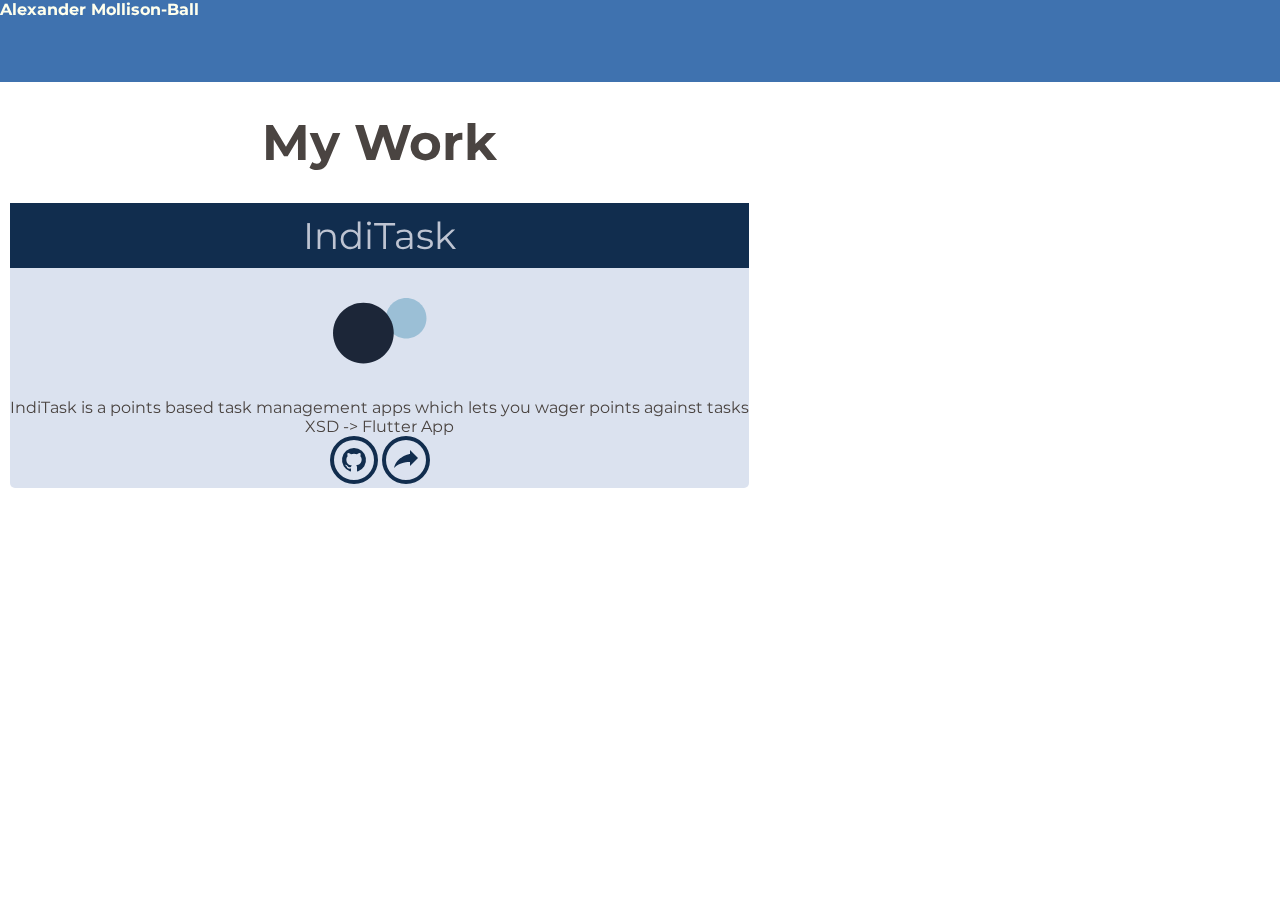
==== index.html @ dd016f50 "reset" ====
<!DOCTYPE html>
<!--[if lt IE 7]>      <html class="no-js lt-ie9 lt-ie8 lt-ie7"> <![endif]-->
<!--[if IE 7]>         <html class="no-js lt-ie9 lt-ie8"> <![endif]-->
<!--[if IE 8]>         <html class="no-js lt-ie9"> <![endif]-->
<!--[if gt IE 8]><!-->
<!--<![endif]-->

<head>
    <meta charset="utf-8">
    <meta http-equiv="X-UA-Compatible" content="IE=edge">
    <title>Alexander Mollison-Ball</title>
    <meta name="description" content="">
    <meta name="viewport" content="width=device-width, initial-scale=1">
    <link rel="stylesheet" href="assets/style.css">
</head>

<body>
    <header>
        <div id="avatar-container">
            <img id="avatar" src="" alt="avatar">
        </div>
        <h3>Alexander Mollison-Ball</h3>
        <nav>
            <ul>
                <li>Portfolio</li>
                <li>Resume</li>
                <li>Contact</li>
                <li>About</li>
            </ul>
        </nav>
        <div id="burger-container">
            <img src="assets/images/menu.svg" alt="MENU">
        </div>
    </header>
    <main>
        <section id="portfolio">
            <h1>My Work</h1>

            <article class="card">
                <div class="head">
                    <h3>IndiTask</h3>
                </div>
                <div class="icon-container">
                    <img src="assets/images/logoSmall.png" alt="IndiTask">
                </div>
                <p>IndiTask is a points based task management apps which lets you wager points against tasks
                </p>
                <p class="full-screen-text">I converted Adobe XD designs into a mobile app</p>
                <p class="mobile-text">XSD -> Flutter App</p>
                <div class="card-link-row">
                    <img class="github-link" src="assets/images/github.svg" alt="GITHUB">
                    <img class="see-more-link" src="assets/images/see-more.svg" alt="SEEMORE">
                </div>
            </article>

        </section>
    </main>
    <footer>
        <ul>
            <li>GitHub</li>
            <li>LinkedIn</li>
            <li>Upwork</li>
        </ul>
    </footer>
    <script src="assets/jquery.js"></script>
    <script src="assets/app.js"></script>
</body>

</html>
---- assets/style.css ----
@import url("https://fonts.googleapis.com/css2?family=Montserrat:wght@300;400;500;700&display=swap");
* {
  margin: 0;
  padding: 0;
}

html,
body {
  overflow-x: hidden;
}

body {
  font-family: "Montserrat", sans-serif;
  font-size: 16px;
  color: #F9F7F7;
}

header {
  background-color: #3F72AF;
  color: #FFFFED;
  position: fixed;
  left: 0;
  top: 0;
  width: 100%;
  height: 82px;
}

header h3 {
  font-size: 16px;
  vertical-align: middle;
}

#avatar-container {
  display: none;
}

nav {
  display: none;
}

#burger-container img {
  display: none;
  height: 62px;
  width: 30px;
}

main {
  position: fixed;
  left: 0;
  top: 82px;
}

main h1 {
  font-size: 20px;
  color: #4A4441;
  text-align: center;
}

section h1 {
  font-size: 50px;
  margin: 30px;
}

.card {
  color: #4A4441;
  border-radius: 5px;
  background-color: #DBE2EF;
  text-align: center;
  margin: 0 10px;
}

.card h3 {
  color: #BEC4D2;
  font-size: 37px;
  font-weight: 400;
  padding: 10px 0;
}

.icon-container {
  width: 30%;
  margin: 0 auto;
  padding: 30px 0;
}

.head {
  background-color: #112D4E;
}

.full-screen-text {
  display: none;
}

.card-link-row img {
  color: #112D4E;
}

/*# sourceMappingURL=style.css.map */
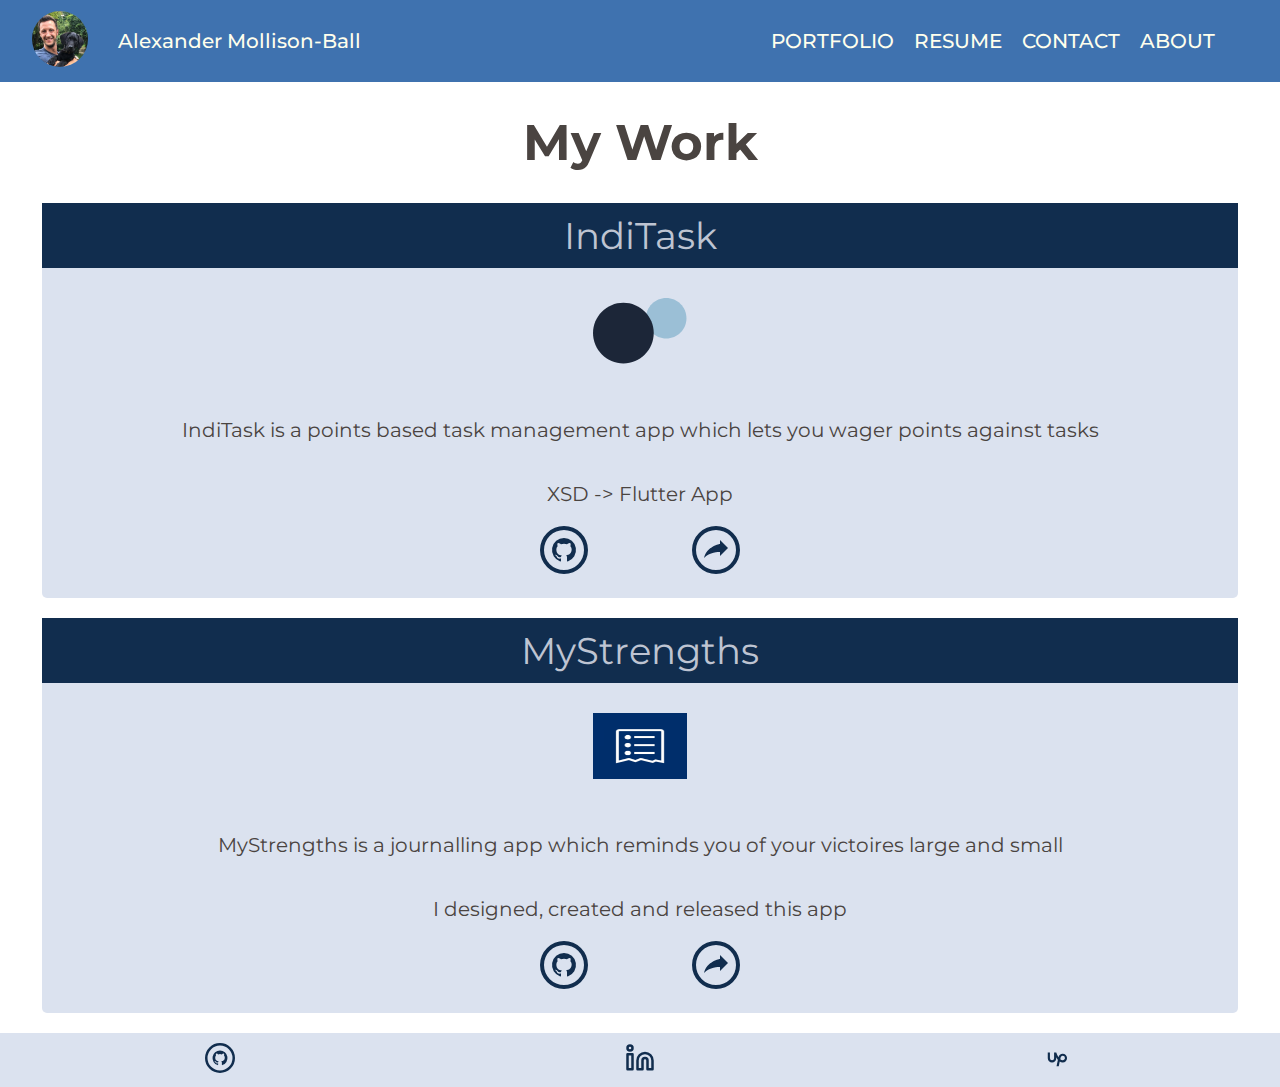
==== commit 0bed5301: "mobile finished and web nav done" ====
--- a/index.html
+++ b/index.html
@@ -16,21 +16,34 @@
 
 <body>
     <header>
-        <div id="avatar-container">
-            <img id="avatar" src="" alt="avatar">
+        <div id="basic-header">
+            <div id="avatar-container">
+                <img id="avatar" src="assets/images/medog.jpg" alt="avatar">
+            </div>
+            <a href="">
+                <h3>Alexander Mollison-Ball</h3>
+            </a>
+            <div id="burger-container">
+                <img class="clickable" src="assets/images/menu.svg" alt="MENU">
+            </div>
         </div>
-        <h3>Alexander Mollison-Ball</h3>
         <nav>
             <ul>
-                <li>Portfolio</li>
-                <li>Resume</li>
-                <li>Contact</li>
-                <li>About</li>
+                <a href="">
+                    <li>PORTFOLIO</li>
+                </a>
+                <a href="">
+                    <li>RESUME</li>
+                </a>
+                <a href="">
+                    <li>CONTACT</li>
+                </a>
+                <a href="">
+                    <li>ABOUT</li>
+                </a>
+
             </ul>
         </nav>
-        <div id="burger-container">
-            <img src="assets/images/menu.svg" alt="MENU">
-        </div>
     </header>
     <main>
         <section id="portfolio">
@@ -43,13 +56,28 @@
                 <div class="icon-container">
                     <img src="assets/images/logoSmall.png" alt="IndiTask">
                 </div>
-                <p>IndiTask is a points based task management apps which lets you wager points against tasks
-                </p>
+                <p>IndiTask is a points based task management app which lets you wager points against tasks</p>
                 <p class="full-screen-text">I converted Adobe XD designs into a mobile app</p>
                 <p class="mobile-text">XSD -> Flutter App</p>
                 <div class="card-link-row">
-                    <img class="github-link" src="assets/images/github.svg" alt="GITHUB">
-                    <img class="see-more-link" src="assets/images/see-more.svg" alt="SEEMORE">
+                    <a href=""> <img class="github-link " src="assets/images/github.svg" alt="GITHUB"></a>
+                    <a href=""> <img class="see-more-link " src="assets/images/see-more.svg" alt="SEEMORE"></a>
+                </div>
+            </article>
+
+            <article class="card">
+                <div class="head">
+                    <h3>MyStrengths</h3>
+                </div>
+                <div class="icon-container">
+                    <img src="assets/images/msLogo.png" alt="MyStrengths">
+                </div>
+                <p>MyStrengths is a journalling app which reminds you of your victoires large and small</p>
+                <p class="full-screen-text">I designed, created and released this app</p>
+                <p class="mobile-text">I designed, created and released this app</p>
+                <div class="card-link-row">
+                    <a href=""> <img class="github-link " src="assets/images/github.svg" alt="GITHUB"></a>
+                    <a href=""> <img class="see-more-link " src="assets/images/see-more.svg" alt="SEEMORE"></a>
                 </div>
             </article>
 
@@ -57,9 +85,18 @@
     </main>
     <footer>
         <ul>
-            <li>GitHub</li>
-            <li>LinkedIn</li>
-            <li>Upwork</li>
+            <li>
+                <a href="">
+                    <img class="github" src="assets/images/github.svg" alt=""> </a>
+            </li>
+            <li>
+                <a href="">
+                    <img class="linkedin" src="assets/images/linkedin.svg" alt=""></a>
+            </li>
+            <li>
+                <a href="">
+                    <img class="upwork" src="assets/images/upwork.svg" alt="upwork"></a>
+            </li>
         </ul>
     </footer>
     <script src="assets/jquery.js"></script>
--- a/assets/style.css
+++ b/assets/style.css
@@ -7,6 +7,7 @@
 html,
 body {
   overflow-x: hidden;
+  overflow-y: scroll;
 }
 
 body {
@@ -15,19 +16,36 @@
   color: #F9F7F7;
 }
 
+li {
+  list-style-type: none;
+}
+
+a {
+  text-decoration: none;
+  color: inherit;
+}
+
+.clickable:hover {
+  cursor: pointer;
+}
+
 header {
   background-color: #3F72AF;
   color: #FFFFED;
-  position: fixed;
-  left: 0;
-  top: 0;
+}
+
+#basic-header {
+  display: flex;
+  justify-content: space-around;
   width: 100%;
-  height: 82px;
+  height: 53px;
+  padding-top: 29px;
 }
 
 header h3 {
-  font-size: 16px;
-  vertical-align: middle;
+  font-size: 20px;
+  font-weight: 500;
+  width: auto;
 }
 
 #avatar-container {
@@ -38,16 +56,29 @@
   display: none;
 }
 
-#burger-container img {
-  display: none;
-  height: 62px;
+nav li {
+  text-align: center;
+  padding: 10px;
+  font-size: 20px;
+  font-weight: 500;
+  text-decoration: underline;
+}
+
+nav li:hover {
+  background-color: #BEC4D2;
+}
+
+.active {
+  display: block;
+}
+
+header img {
+  height: 30px;
   width: 30px;
 }
 
 main {
-  position: fixed;
-  left: 0;
-  top: 82px;
+  overflow-y: scroll;
 }
 
 main h1 {
@@ -66,7 +97,7 @@
   border-radius: 5px;
   background-color: #DBE2EF;
   text-align: center;
-  margin: 0 10px;
+  margin: 20px 10px;
 }
 
 .card h3 {
@@ -82,16 +113,116 @@
   padding: 30px 0;
 }
 
+.icon-container img {
+  height: 66px;
+  width: 94px;
+}
+
 .head {
   background-color: #112D4E;
 }
 
+.card p {
+  padding: 20px 0;
+  font-size: 20px;
+}
+
 .full-screen-text {
   display: none;
 }
 
 .card-link-row img {
   color: #112D4E;
+  padding-left: 50px;
+  padding-right: 50px;
+}
+
+.card-link-row {
+  padding-bottom: 20px;
+}
+
+footer {
+  background-color: #DBE2EF;
+  padding: 10px;
+}
+
+footer ul {
+  display: grid;
+  grid-template-columns: repeat(3, 1fr);
+  grid-template-rows: 1fr;
+  text-align: center;
+}
+
+footer li img {
+  height: 30px;
+  width: 30px;
+  margin: auto;
+}
+
+@media screen and (min-width: 800px) {
+  /*   HEADER */
+  header {
+    display: grid;
+    grid-template-columns: auto 650px;
+    grid-template-rows: auto;
+    gap: 0px 0px;
+    grid-template-areas: "a b";
+    padding-top: 29px;
+    padding-left: 2.5%;
+    padding-right: 2.5%;
+  }
+
+  #basic-header {
+    justify-content: start;
+    padding-top: 0;
+    grid-area: "a";
+  }
+
+  #avatar-container {
+    display: block;
+    margin-top: -18px;
+  }
+
+  #avatar {
+    height: 56px;
+    width: 56px;
+    border-radius: 50%;
+  }
+
+  header h3 {
+    width: 300px;
+    padding-left: 10%;
+  }
+
+  nav {
+    display: block;
+    grid-area: "b";
+    margin-left: 25%;
+  }
+
+  nav ul {
+    list-style-type: none;
+    overflow: hidden;
+    display: flex;
+  }
+
+  nav li {
+    text-decoration: none;
+    padding-top: 0px;
+  }
+
+  nav li:hover {
+    background-color: #BEC4D2;
+  }
+
+  #burger-container {
+    display: none;
+  }
+
+  main {
+    padding-left: 2.5%;
+    padding-right: 2.5%;
+  }
 }
 
 /*# sourceMappingURL=style.css.map */
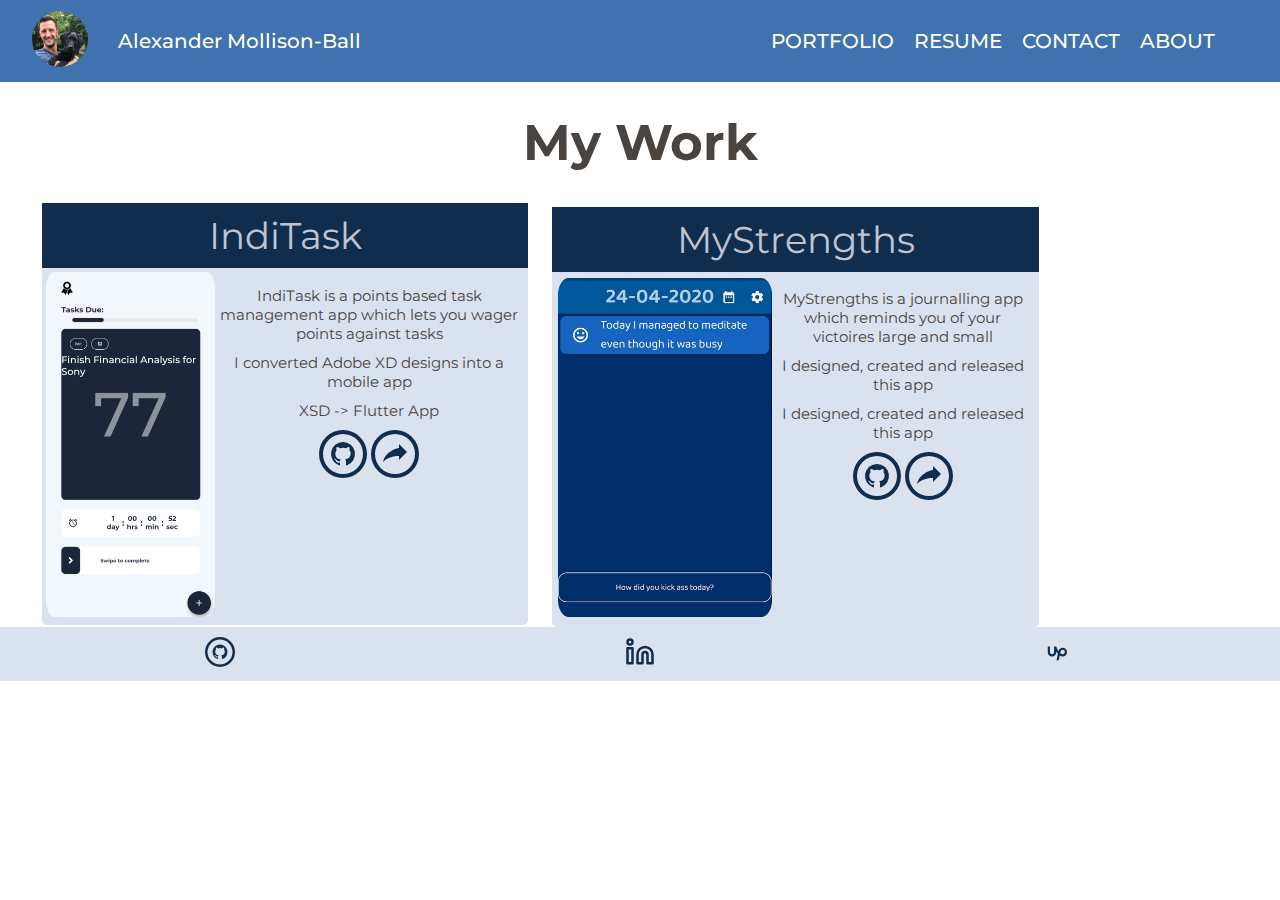
==== commit 33910e95: "small grid" ====
--- a/index.html
+++ b/index.html
@@ -48,39 +48,53 @@
     <main>
         <section id="portfolio">
             <h1>My Work</h1>
+            <div id="cards">
+                <article class="card">
+                    <div class="head">
+                        <h3>IndiTask</h3>
+                    </div>
+                    <div class="icon-container">
+                        <img src="assets/images/logoSmall.png" alt="IndiTask">
+                    </div>
+                    <div class="card-content">
+                        <div class="screenshot-container">
+                            <img src="assets/images/itscreenshot.png" alt="appScreenshot">
+                        </div>
+                        <div class="text-container">
+                            <p class="short-text">IndiTask is a points based task management app which lets you wager points against tasks</p>
+                            <p class="full-screen-text">I converted Adobe XD designs into a mobile app</p>
+                            <p class="mobile-text">XSD -> Flutter App</p>
+                            <div class="card-link-row">
+                                <a href=""> <img class="github-link " src="assets/images/github.svg" alt="GITHUB"></a>
+                                <a href=""> <img class="see-more-link " src="assets/images/see-more.svg" alt="SEEMORE"></a>
+                            </div>
+                        </div>
+                    </div>
+                </article>
 
-            <article class="card">
-                <div class="head">
-                    <h3>IndiTask</h3>
-                </div>
-                <div class="icon-container">
-                    <img src="assets/images/logoSmall.png" alt="IndiTask">
-                </div>
-                <p>IndiTask is a points based task management app which lets you wager points against tasks</p>
-                <p class="full-screen-text">I converted Adobe XD designs into a mobile app</p>
-                <p class="mobile-text">XSD -> Flutter App</p>
-                <div class="card-link-row">
-                    <a href=""> <img class="github-link " src="assets/images/github.svg" alt="GITHUB"></a>
-                    <a href=""> <img class="see-more-link " src="assets/images/see-more.svg" alt="SEEMORE"></a>
-                </div>
-            </article>
-
-            <article class="card">
-                <div class="head">
-                    <h3>MyStrengths</h3>
-                </div>
-                <div class="icon-container">
-                    <img src="assets/images/msLogo.png" alt="MyStrengths">
-                </div>
-                <p>MyStrengths is a journalling app which reminds you of your victoires large and small</p>
-                <p class="full-screen-text">I designed, created and released this app</p>
-                <p class="mobile-text">I designed, created and released this app</p>
-                <div class="card-link-row">
-                    <a href=""> <img class="github-link " src="assets/images/github.svg" alt="GITHUB"></a>
-                    <a href=""> <img class="see-more-link " src="assets/images/see-more.svg" alt="SEEMORE"></a>
-                </div>
-            </article>
-
+                <article class="card">
+                    <div class="head">
+                        <h3>MyStrengths</h3>
+                    </div>
+                    <div class="icon-container">
+                        <img src="assets/images/msLogo.png" alt="MyStrengths">
+                    </div>
+                    <div class="card-content">
+                        <div class="screenshot-container">
+                            <img src="assets/images/msscreenshot.jpg" alt="appScreenshot">
+                        </div>
+                        <div class="text-container">
+                            <p class="short-text">MyStrengths is a journalling app which reminds you of your victoires large and small</p>
+                            <p class="full-screen-text">I designed, created and released this app</p>
+                            <p class="mobile-text">I designed, created and released this app</p>
+                            <div class="card-link-row">
+                                <a href=""> <img class="github-link " src="assets/images/github.svg" alt="GITHUB"></a>
+                                <a href=""> <img class="see-more-link " src="assets/images/see-more.svg" alt="SEEMORE"></a>
+                            </div>
+                        </div>
+                    </div>
+                </article>
+            </div>
         </section>
     </main>
     <footer>
--- a/assets/style.css
+++ b/assets/style.css
@@ -118,27 +118,31 @@
   width: 94px;
 }
 
+.screenshot-container {
+  display: none;
+}
+
 .head {
   background-color: #112D4E;
 }
 
-.card p {
+.text-container {
   padding: 20px 0;
   font-size: 20px;
 }
 
 .full-screen-text {
   display: none;
+}
+
+.card-link-row {
+  padding-bottom: 20px;
 }
 
 .card-link-row img {
   color: #112D4E;
   padding-left: 50px;
   padding-right: 50px;
-}
-
-.card-link-row {
-  padding-bottom: 20px;
 }
 
 footer {
@@ -223,6 +227,56 @@
     padding-left: 2.5%;
     padding-right: 2.5%;
   }
+
+  .card {
+    width: 40%;
+    display: inline-block;
+    margin: 0 10px;
+  }
+
+  .icon-container {
+    display: none;
+  }
+
+  .card-content {
+    display: grid;
+    grid-template-columns: auto auto;
+    grid-template-areas: "a b";
+  }
+
+  .screenshot-container {
+    display: block;
+    grid-area: "a";
+    padding: 2.5%;
+  }
+
+  .screenshot-container img {
+    height: auto;
+    width: auto;
+    max-height: 345px;
+    max-width: 214px;
+    border-radius: 5%;
+  }
+
+  .text-container {
+    display: block;
+    grid-area: "b";
+    font-size: 15px;
+    padding: 2.5%;
+  }
+
+  .text-container p {
+    margin-top: 10px;
+    margin-bottom: 10px;
+  }
+
+  .full-screen-text {
+    display: block;
+  }
+
+  .card-link-row img {
+    padding: 0;
+  }
 }
 
 /*# sourceMappingURL=style.css.map */
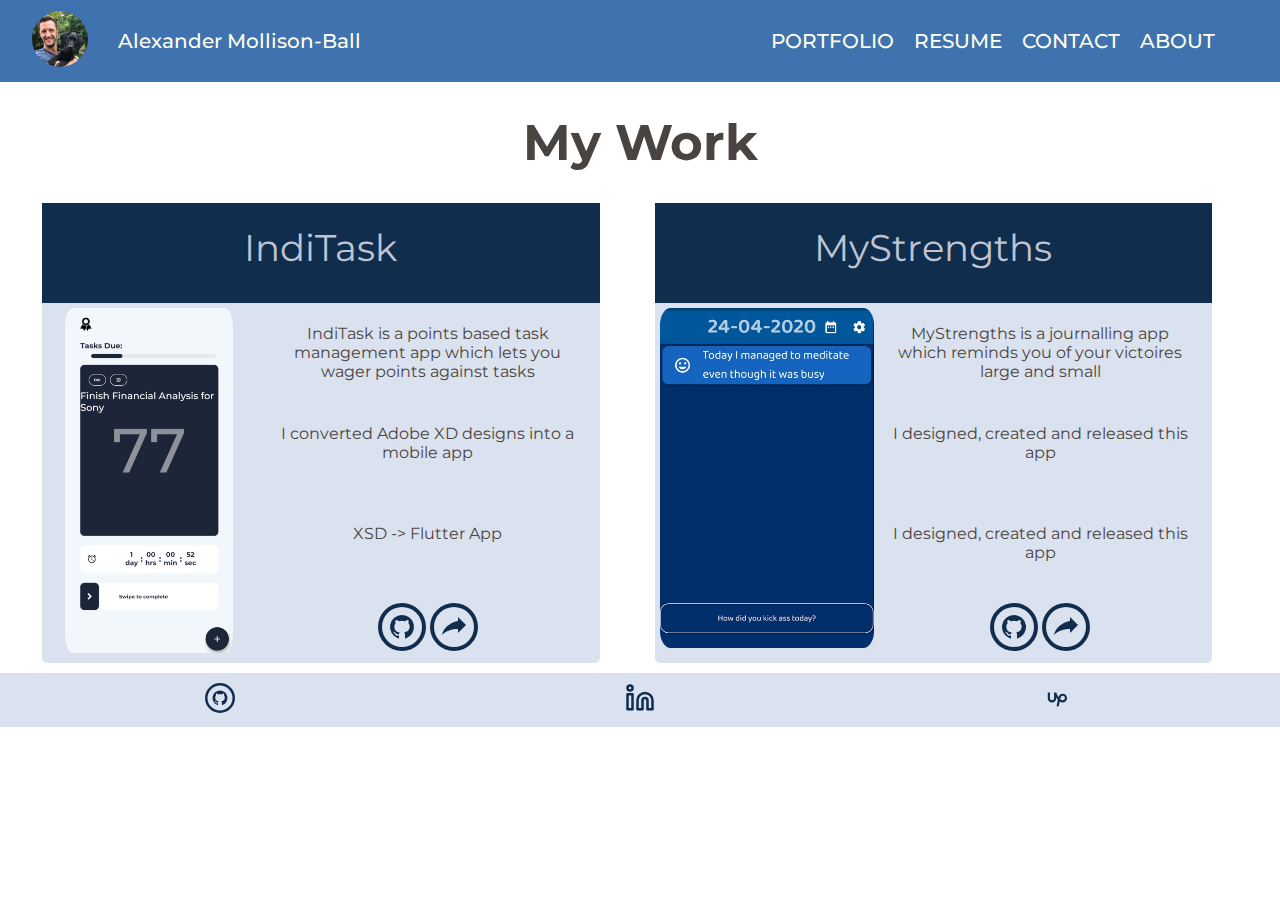
==== commit d9d41cbc: "remove added classes" ====
--- a/index.html
+++ b/index.html
@@ -56,19 +56,15 @@
                     <div class="icon-container">
                         <img src="assets/images/logoSmall.png" alt="IndiTask">
                     </div>
-                    <div class="card-content">
-                        <div class="screenshot-container">
-                            <img src="assets/images/itscreenshot.png" alt="appScreenshot">
-                        </div>
-                        <div class="text-container">
-                            <p class="short-text">IndiTask is a points based task management app which lets you wager points against tasks</p>
-                            <p class="full-screen-text">I converted Adobe XD designs into a mobile app</p>
-                            <p class="mobile-text">XSD -> Flutter App</p>
-                            <div class="card-link-row">
-                                <a href=""> <img class="github-link " src="assets/images/github.svg" alt="GITHUB"></a>
-                                <a href=""> <img class="see-more-link " src="assets/images/see-more.svg" alt="SEEMORE"></a>
-                            </div>
-                        </div>
+                    <div class="screenshot-container">
+                        <img src="assets/images/itscreenshot.png" alt="appScreenshot">
+                    </div>
+                    <p class="short-text">IndiTask is a points based task management app which lets you wager points against tasks</p>
+                    <p class="full-screen-text">I converted Adobe XD designs into a mobile app</p>
+                    <p class="mobile-text">XSD -> Flutter App</p>
+                    <div class="card-link-row">
+                        <a href=""> <img class="github-link " src="assets/images/github.svg" alt="GITHUB"></a>
+                        <a href=""> <img class="see-more-link " src="assets/images/see-more.svg" alt="SEEMORE"></a>
                     </div>
                 </article>
 
@@ -79,20 +75,17 @@
                     <div class="icon-container">
                         <img src="assets/images/msLogo.png" alt="MyStrengths">
                     </div>
-                    <div class="card-content">
-                        <div class="screenshot-container">
-                            <img src="assets/images/msscreenshot.jpg" alt="appScreenshot">
-                        </div>
-                        <div class="text-container">
-                            <p class="short-text">MyStrengths is a journalling app which reminds you of your victoires large and small</p>
-                            <p class="full-screen-text">I designed, created and released this app</p>
-                            <p class="mobile-text">I designed, created and released this app</p>
-                            <div class="card-link-row">
-                                <a href=""> <img class="github-link " src="assets/images/github.svg" alt="GITHUB"></a>
-                                <a href=""> <img class="see-more-link " src="assets/images/see-more.svg" alt="SEEMORE"></a>
-                            </div>
-                        </div>
+                    <div class="screenshot-container">
+                        <img src="assets/images/msscreenshot.jpg" alt="appScreenshot">
                     </div>
+                    <p class="short-text">MyStrengths is a journalling app which reminds you of your victoires large and small</p>
+                    <p class="full-screen-text">I designed, created and released this app</p>
+                    <p class="mobile-text">I designed, created and released this app</p>
+                    <div class="card-link-row">
+                        <a href=""> <img class="github-link " src="assets/images/github.svg" alt="GITHUB"></a>
+                        <a href=""> <img class="see-more-link " src="assets/images/see-more.svg" alt="SEEMORE"></a>
+                    </div>
+
                 </article>
             </div>
         </section>
--- a/assets/style.css
+++ b/assets/style.css
@@ -126,7 +126,7 @@
   background-color: #112D4E;
 }
 
-.text-container {
+.card p {
   padding: 20px 0;
   font-size: 20px;
 }
@@ -228,25 +228,34 @@
     padding-right: 2.5%;
   }
 
+  #cards {
+    display: grid;
+    grid-template-columns: 47.5% 47.5%;
+    grid-template-rows: auto;
+    grid-column-gap: 35px;
+  }
+
   .card {
-    width: 40%;
-    display: inline-block;
-    margin: 0 10px;
+    display: grid;
+    grid-template-columns: 214px auto;
+    grid-template-rows: repeat(4, 1fr) 60px;
+    grid-column-gap: 0px;
+    grid-row-gap: 0px;
+    margin: 0 10px 10px 10px;
+  }
+
+  .head {
+    grid-area: 1/1/2/3;
+    padding-top: 12px;
   }
 
   .icon-container {
     display: none;
   }
 
-  .card-content {
-    display: grid;
-    grid-template-columns: auto auto;
-    grid-template-areas: "a b";
-  }
-
   .screenshot-container {
     display: block;
-    grid-area: "a";
+    grid-area: 2/1/6/2;
     padding: 2.5%;
   }
 
@@ -258,20 +267,26 @@
     border-radius: 5%;
   }
 
-  .text-container {
-    display: block;
-    grid-area: "b";
-    font-size: 15px;
-    padding: 2.5%;
-  }
-
-  .text-container p {
-    margin-top: 10px;
-    margin-bottom: 10px;
+  .card p {
+    font-size: 16px;
+    padding: 21px;
+  }
+
+  .short-text {
+    grid-area: 2/2/3/3;
   }
 
   .full-screen-text {
     display: block;
+    grid-area: 3/2/4/3;
+  }
+
+  .mobile-text {
+    grid-area: 4/2/5/3;
+  }
+
+  .card-link-row {
+    grid-area: 5/2/6/3;
   }
 
   .card-link-row img {
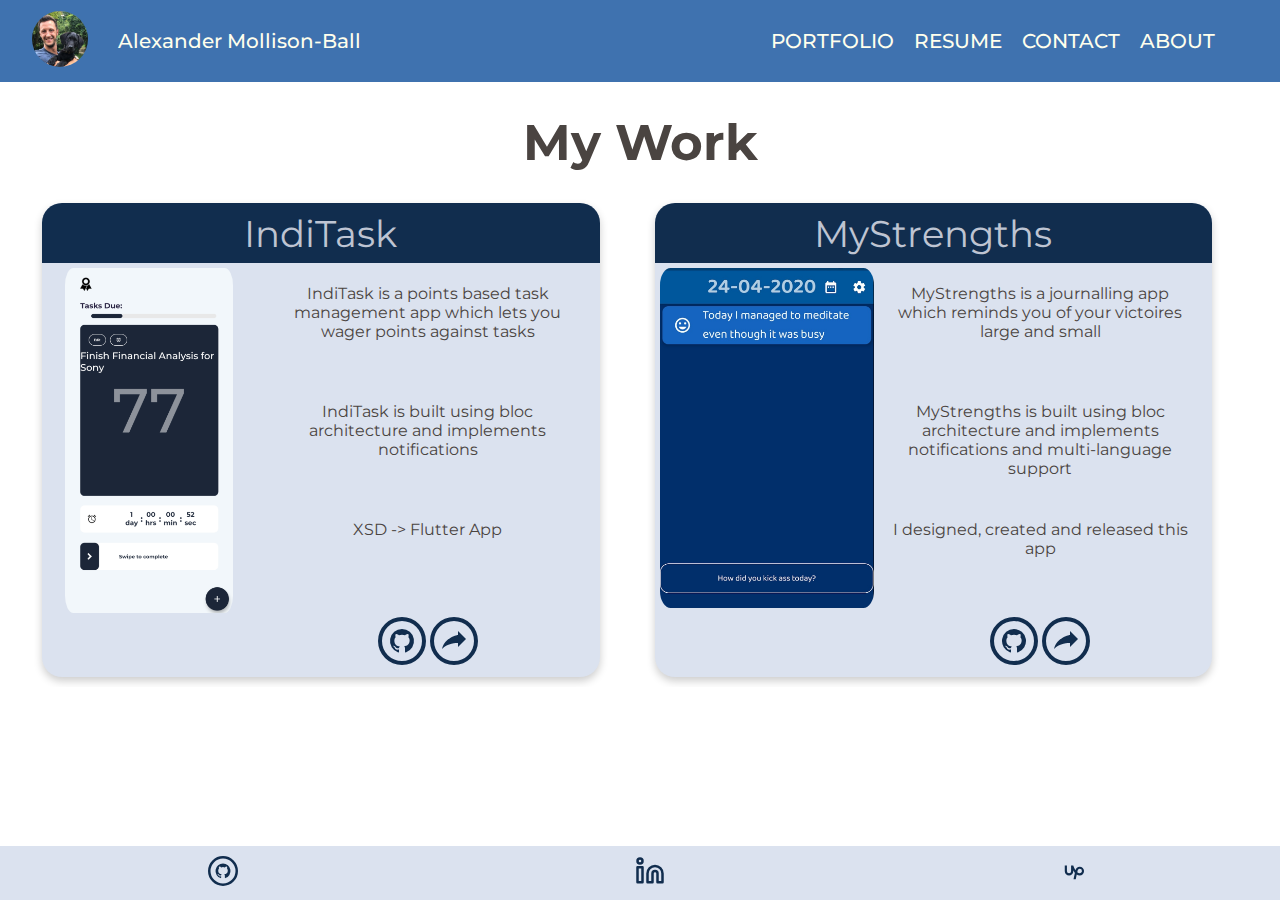
==== commit 4fbb6254: "fix card layout" ====
--- a/index.html
+++ b/index.html
@@ -60,7 +60,7 @@
                         <img src="assets/images/itscreenshot.png" alt="appScreenshot">
                     </div>
                     <p class="short-text">IndiTask is a points based task management app which lets you wager points against tasks</p>
-                    <p class="full-screen-text">I converted Adobe XD designs into a mobile app</p>
+                    <p class="full-screen-text">IndiTask is built using bloc architecture and implements notifications</p>
                     <p class="mobile-text">XSD -> Flutter App</p>
                     <div class="card-link-row">
                         <a href=""> <img class="github-link " src="assets/images/github.svg" alt="GITHUB"></a>
@@ -79,7 +79,7 @@
                         <img src="assets/images/msscreenshot.jpg" alt="appScreenshot">
                     </div>
                     <p class="short-text">MyStrengths is a journalling app which reminds you of your victoires large and small</p>
-                    <p class="full-screen-text">I designed, created and released this app</p>
+                    <p class="full-screen-text">MyStrengths is built using bloc architecture and implements notifications and multi-language support</p>
                     <p class="mobile-text">I designed, created and released this app</p>
                     <div class="card-link-row">
                         <a href=""> <img class="github-link " src="assets/images/github.svg" alt="GITHUB"></a>
--- a/assets/style.css
+++ b/assets/style.css
@@ -238,15 +238,27 @@
   .card {
     display: grid;
     grid-template-columns: 214px auto;
-    grid-template-rows: repeat(4, 1fr) 60px;
+    grid-template-rows: 60px repeat(3, 1fr) 60px;
     grid-column-gap: 0px;
     grid-row-gap: 0px;
     margin: 0 10px 10px 10px;
+    border-radius: 20px;
+    box-shadow: 0 4px 8px 0 rgba(0, 0, 0, 0.2);
+    transition: 0.3s;
+  }
+
+  .card:hover {
+    box-shadow: 0 8px 16px 0 rgba(0, 0, 0, 0.2);
   }
 
   .head {
     grid-area: 1/1/2/3;
-    padding-top: 12px;
+    border-top-left-radius: 20px;
+    border-top-right-radius: 20px;
+  }
+
+  .card h3 {
+    margin: -2px 0 0 0;
   }
 
   .icon-container {
@@ -292,6 +304,13 @@
   .card-link-row img {
     padding: 0;
   }
+
+  footer {
+    position: fixed;
+    left: 0;
+    bottom: 0;
+    width: 100%;
+  }
 }
 
 /*# sourceMappingURL=style.css.map */
